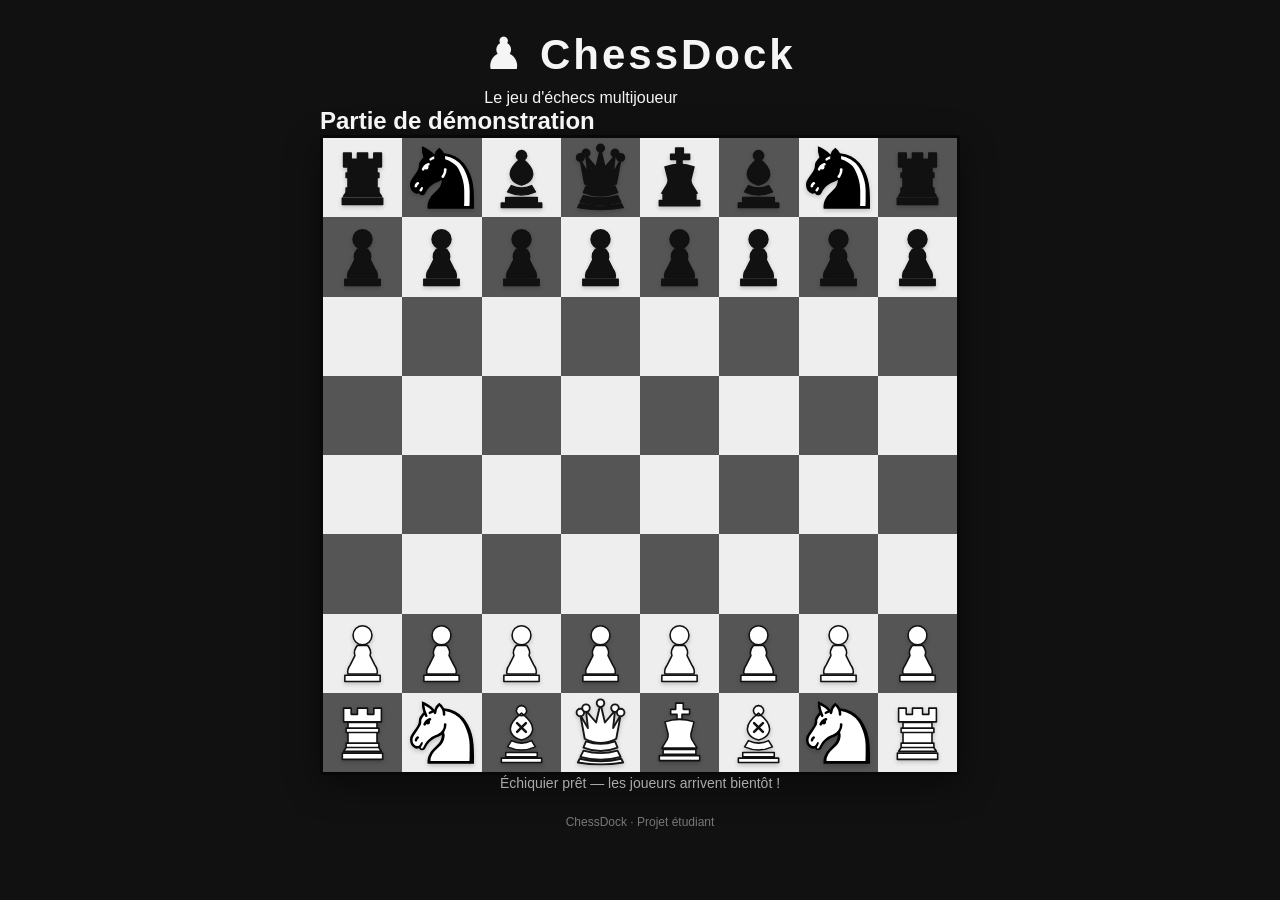
==== frontend/index.html @ 65a2144c "Ajout du FrontEnd sans webSocket" ====
<!DOCTYPE html>
<html lang="fr">
<head>
  <meta charset="UTF-8">
  <meta name="viewport" content="width=device-width, initial-scale=1.0">
  <title>ChessDock</title>
  <link rel="stylesheet" href="style.css">
  <script src="script.js" defer></script>
</head>
<body>
  <header>
    <h1>♟ ChessDock</h1>
    <p>Le jeu d'échecs multijoueur</p>
  </header>

  <main>
    <h2>Partie de démonstration</h2>
    <div id="board" aria-label="Échiquier"></div>
    <p id="status">Échiquier prêt — les joueurs arrivent bientôt !</p>
  </main>

  <footer>ChessDock · Projet étudiant</footer>
</body>
</html>
---- frontend/style.css ----
/* ==============================
   CHESSDOCK — STYLE PRINCIPAL
   ============================== */

* {
  margin: 0;
  padding: 0;
  box-sizing: border-box;
}

:root {
  --background: #111111;
  --panel: #1b1b1b;
  --text: #f5f5f5;
  --text-muted: #aaaaaa;
  --light-square: #eeeeee;
  --dark-square: #555555;
  --accent: #c9a96e;
  --border: #303030;
}

/* ==============================
   PAGE
   ============================== */

body {
  min-height: 100vh;
  background: var(--background);
  color: var(--text);
  font-family: Arial, Helvetica, sans-serif;

  display: flex;
  flex-direction: column;
  align-items: center;

  padding: 30px 16px;
}

/* ==============================
   TITRE
   ============================== */

h1 {
  margin-bottom: 10px;
  font-size: clamp(28px, 5vw, 42px);
  font-weight: 700;
  letter-spacing: 3px;
  text-align: center;
}

.subtitle {
  margin-bottom: 28px;
  color: var(--text-muted);
  font-size: 14px;
  text-align: center;
}

/* ==============================
   CONTENEUR DU JEU
   ============================== */

.game-container {
  width: 100%;
  max-width: 720px;

  display: flex;
  flex-direction: column;
  align-items: center;
  gap: 18px;

  padding: 20px;
  background: var(--panel);
  border: 1px solid var(--border);
  border-radius: 14px;
}

/* ==============================
   PLATEAU D'ÉCHECS
   ============================== */

#board {
  display: grid;
  grid-template-columns: repeat(8, minmax(0, 1fr));
  grid-template-rows: repeat(8, minmax(0, 1fr));

  width: 100%;
  max-width: 640px;
  aspect-ratio: 1 / 1;

  overflow: hidden;
  border: 3px solid #080808;
  border-radius: 3px;
  box-shadow: 0 10px 35px rgba(0, 0, 0, 0.45);
}

/* ==============================
   CASES
   ============================== */

.square {
  position: relative;

  display: flex;
  align-items: center;
  justify-content: center;

  min-width: 0;
  min-height: 0;
  aspect-ratio: 1 / 1;

  cursor: pointer;
  position: relative;
  user-select: none;
  -webkit-user-select: none;

  transition: filter 0.15s ease;
}

.square.light {
  background-color: var(--light-square);
}

.square.dark {
  background-color: var(--dark-square);
}

.square:hover {
  filter: brightness(1.12);
}

/* ==============================
   PIÈCES D'ÉCHECS SVG
   ============================== */

.piece {
  display: block;

  width: 88%;
  height: 88%;

  object-fit: contain;
  object-position: center;

  user-select: none;
  -webkit-user-drag: none;
  -webkit-user-select: none;

  pointer-events: none;

  filter: drop-shadow(0 2px 2px rgba(0, 0, 0, 0.2));
}

/* ==============================
   INFORMATIONS DE PARTIE
   ============================== */

.status,
#status {
  width: 100%;
  color: var(--text-muted);
  font-size: 14px;
  text-align: center;
}

/* ==============================
   BOUTONS
   ============================== */

button {
  padding: 11px 20px;

  color: var(--text);
  background: #292929;

  border: 1px solid #444444;
  border-radius: 7px;

  font-size: 14px;
  font-weight: 600;

  cursor: pointer;
  transition:
    background 0.2s ease,
    border-color 0.2s ease,
    transform 0.2s ease;
}

button:hover {
  background: #383838;
  border-color: var(--accent);
}

button:active {
  transform: scale(0.97);
}

/* ==============================
   CASE SÉLECTIONNÉE
   À activer avec JavaScript
   ============================== */

.square.selected {
  outline: 4px solid #f1c40f;
  outline-offset: -4px;
}

/* ==============================
   COUPS POSSIBLES
   À activer avec JavaScript
   ============================== */

.square.possible-move::after {
  content: "";

  position: absolute;
  width: 25%;
  height: 25%;

  background: rgba(30, 30, 30, 0.35);
  border-radius: 50%;

  pointer-events: none;
}

.square.possible-capture {
  box-shadow: inset 0 0 0 4px rgba(190, 65, 65, 0.8);
}

/* ==============================
   PIED DE PAGE
   ============================== */

footer {
  margin-top: 24px;
  color: #777777;
  font-size: 12px;
  text-align: center;
}

/* ==============================
   RESPONSIVE — TÉLÉPHONE
   ============================== */

@media (max-width: 600px) {
  body {
    padding: 18px 8px;
  }

  h1 {
    letter-spacing: 2px;
  }

  .subtitle {
    margin-bottom: 18px;
  }

  .game-container {
    padding: 8px;
    gap: 12px;
    border-radius: 9px;
  }

  #board {
    width: 100%;
    border-width: 2px;
  }

  .piece {
  width: 100%;
  height: 100%;
  object-fit: contain;
  pointer-events: none;
  user-select: none;
}

  button {
    padding: 10px 14px;
  }
}

/* ==============================
   ACCESSIBILITÉ
   ============================== */

@media (prefers-reduced-motion: reduce) {
  *,
  *::before,
  *::after {
    transition: none !important;
    animation: none !important;
  }
}
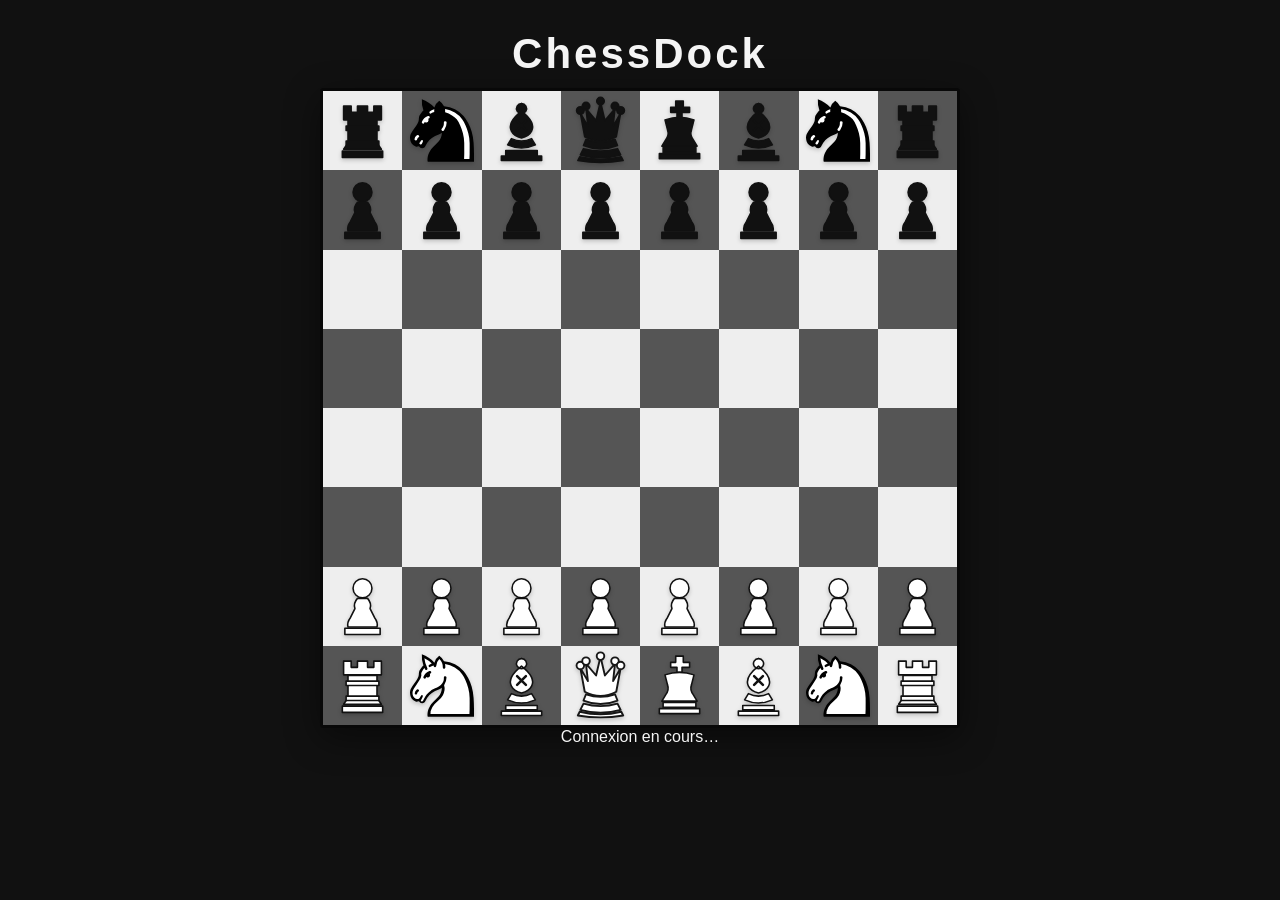
==== commit cc88e768: "New version Web Socket" ====
--- a/frontend/index.html
+++ b/frontend/index.html
@@ -5,20 +5,23 @@
   <meta name="viewport" content="width=device-width, initial-scale=1.0">
   <title>ChessDock</title>
   <link rel="stylesheet" href="style.css">
-  <script src="script.js" defer></script>
 </head>
 <body>
-  <header>
-    <h1>♟ ChessDock</h1>
-    <p>Le jeu d'échecs multijoueur</p>
-  </header>
 
-  <main>
-    <h2>Partie de démonstration</h2>
-    <div id="board" aria-label="Échiquier"></div>
-    <p id="status">Échiquier prêt — les joueurs arrivent bientôt !</p>
-  </main>
+  <h1>ChessDock</h1>
 
-  <footer>ChessDock · Projet étudiant</footer>
+  <div id="board"></div>
+
+  <p id="connection-status">Connexion en cours…</p>
+
+  <!-- 1. Dessiner l'échiquier -->
+  <script src="script.js"></script>
+
+  <!-- 2. Gérer la connexion WebSocket -->
+  <script src="websocket.js"></script>
+
+  <!-- 3. Gérer les messages du serveur -->
+  <script src="client.js"></script>
+
 </body>
-</html>+</html>
--- a/frontend/style.css
+++ b/frontend/style.css
@@ -290,4 +290,4 @@
     transition: none !important;
     animation: none !important;
   }
-}+}
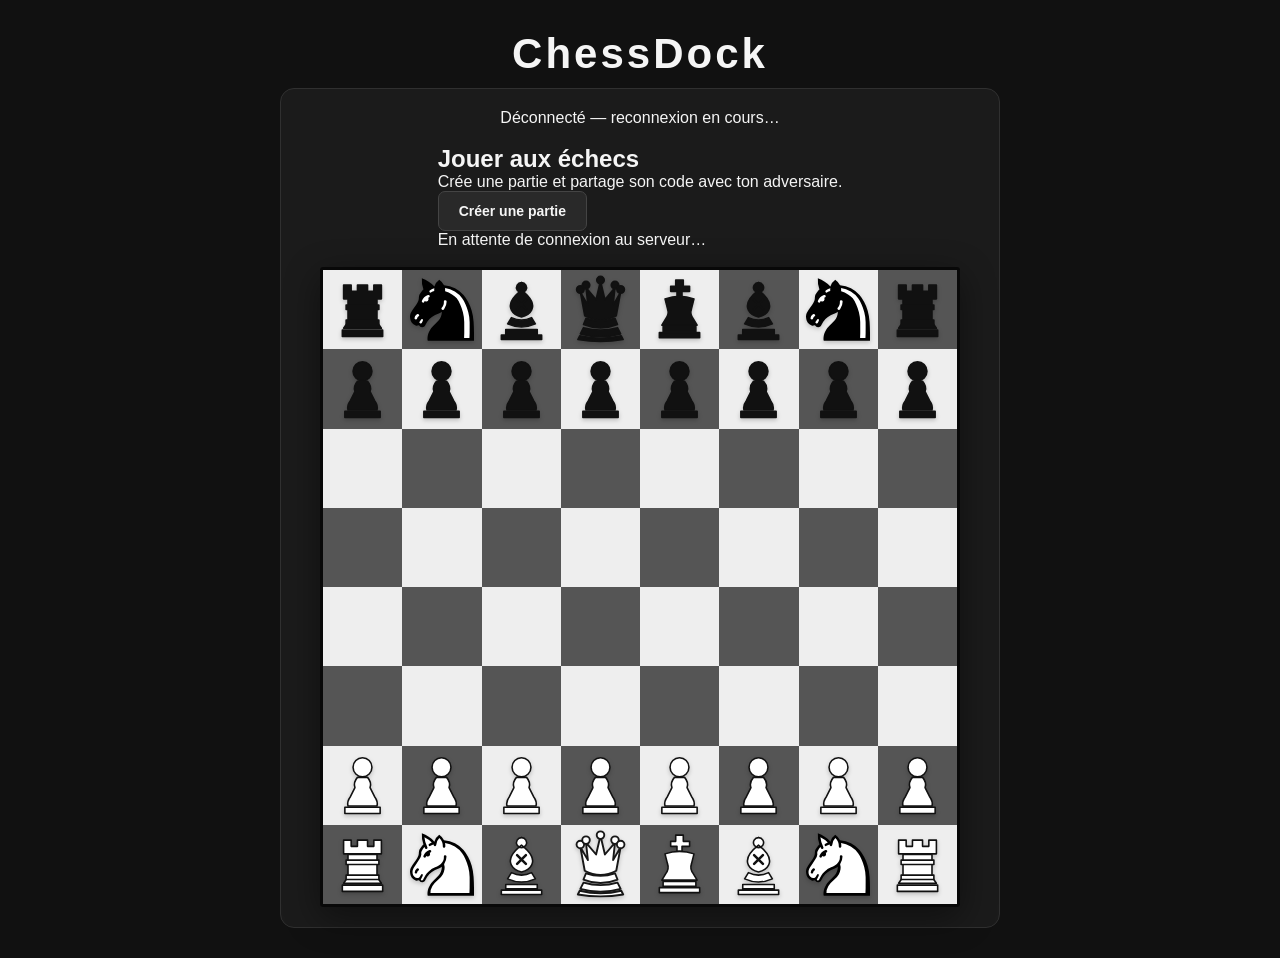
==== commit 4e6586b8: "interface créer partie et rejoindre partie" ====
--- a/frontend/index.html
+++ b/frontend/index.html
@@ -1,3 +1,4 @@
+
 <!DOCTYPE html>
 <html lang="fr">
 <head>
@@ -10,17 +11,37 @@
 
   <h1>ChessDock</h1>
 
-  <div id="board"></div>
+  <div class="game-container">
 
-  <p id="connection-status">Connexion en cours…</p>
+    <p id="connection-status">Connexion au serveur en cours…</p>
 
-  <!-- 1. Dessiner l'échiquier -->
+    <section id="lobby">
+      <h2>Jouer aux échecs</h2>
+      <p>Crée une partie et partage son code avec ton adversaire.</p>
+
+      <button id="create-game-btn" type="button" disabled>
+        Créer une partie
+      </button>
+
+      <p id="game-message" role="status" aria-live="polite">
+        En attente de connexion au serveur…
+      </p>
+
+      <div id="game-code-container" hidden>
+        <p>Code de ta partie :</p>
+        <strong id="game-code"></strong>
+        <button id="copy-code-btn" type="button">
+          Copier le code
+        </button>
+      </div>
+    </section>
+
+    <div id="board"></div>
+
+  </div>
+
   <script src="script.js"></script>
-
-  <!-- 2. Gérer la connexion WebSocket -->
   <script src="websocket.js"></script>
-
-  <!-- 3. Gérer les messages du serveur -->
   <script src="client.js"></script>
 
 </body>
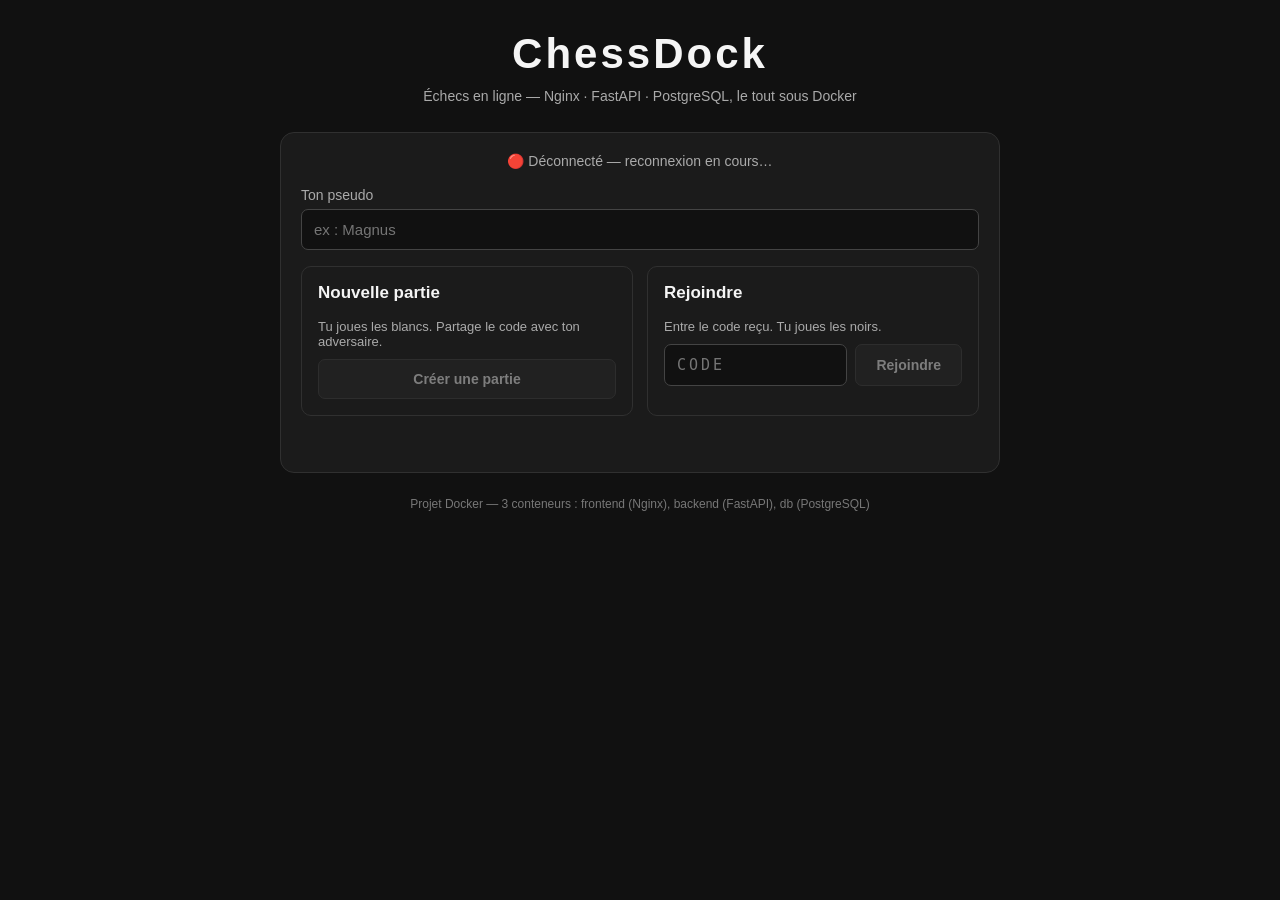
==== commit 60d99adc: "Frontend : lobby créer/rejoindre, échiquier branché sur le serveur, fix build Nginx" ====
--- a/frontend/index.html
+++ b/frontend/index.html
@@ -1,4 +1,3 @@
-
 <!DOCTYPE html>
 <html lang="fr">
 <head>
@@ -10,35 +9,76 @@
 <body>
 
   <h1>ChessDock</h1>
+  <p class="subtitle">Échecs en ligne — Nginx · FastAPI · PostgreSQL, le tout sous Docker</p>
 
   <div class="game-container">
 
-    <p id="connection-status">Connexion au serveur en cours…</p>
+    <p id="connection-status" class="status">Connexion au serveur en cours…</p>
 
-    <section id="lobby">
-      <h2>Jouer aux échecs</h2>
-      <p>Crée une partie et partage son code avec ton adversaire.</p>
+    <!-- ===== Lobby : créer ou rejoindre une partie ===== -->
+    <section id="lobby" class="lobby">
+      <label class="field">
+        <span>Ton pseudo</span>
+        <input id="name-input" type="text" maxlength="20" autocomplete="nickname" placeholder="ex : Magnus">
+      </label>
 
-      <button id="create-game-btn" type="button" disabled>
-        Créer une partie
-      </button>
+      <div class="lobby-actions">
+        <div class="lobby-card">
+          <h2>Nouvelle partie</h2>
+          <p>Tu joues les blancs. Partage le code avec ton adversaire.</p>
+          <button id="create-game-btn" type="button" disabled>Créer une partie</button>
+        </div>
 
-      <p id="game-message" role="status" aria-live="polite">
-        En attente de connexion au serveur…
-      </p>
-
-      <div id="game-code-container" hidden>
-        <p>Code de ta partie :</p>
-        <strong id="game-code"></strong>
-        <button id="copy-code-btn" type="button">
-          Copier le code
-        </button>
+        <div class="lobby-card">
+          <h2>Rejoindre</h2>
+          <p>Entre le code reçu. Tu joues les noirs.</p>
+          <div class="join-row">
+            <input id="code-input" type="text" maxlength="6" placeholder="CODE" autocomplete="off" spellcheck="false">
+            <button id="join-game-btn" type="button" disabled>Rejoindre</button>
+          </div>
+        </div>
       </div>
     </section>
 
-    <div id="board"></div>
+    <p id="game-message" class="message" role="status" aria-live="polite"></p>
+
+    <!-- ===== Partie en cours ===== -->
+    <section id="game" class="game" hidden>
+      <div class="game-header">
+        <div>
+          Code : <strong id="game-code" class="game-code"></strong>
+          <button id="copy-code-btn" type="button" class="small">Copier</button>
+        </div>
+        <div class="game-buttons">
+          <button id="resign-btn" type="button" class="small">Abandonner</button>
+          <button id="leave-btn" type="button" class="small">Quitter</button>
+        </div>
+      </div>
+
+      <div class="player-bar" id="opponent-bar"></div>
+      <div id="board"></div>
+      <div class="player-bar" id="me-bar"></div>
+
+      <details class="moves">
+        <summary>Historique des coups</summary>
+        <ol id="moves-list"></ol>
+      </details>
+    </section>
 
   </div>
+
+  <!-- Choix de la pièce lors d'une promotion de pion -->
+  <dialog id="promotion-dialog">
+    <p>Promouvoir le pion en :</p>
+    <form method="dialog" class="promotion-choices">
+      <button value="q">Dame</button>
+      <button value="r">Tour</button>
+      <button value="b">Fou</button>
+      <button value="n">Cavalier</button>
+    </form>
+  </dialog>
+
+  <footer>Projet Docker — 3 conteneurs : frontend (Nginx), backend (FastAPI), db (PostgreSQL)</footer>
 
   <script src="script.js"></script>
   <script src="websocket.js"></script>
--- a/frontend/style.css
+++ b/frontend/style.css
@@ -291,3 +291,187 @@
     animation: none !important;
   }
 }
+
+/* ==============================
+   LOBBY (pseudo, créer / rejoindre)
+   ============================== */
+
+[hidden] {
+  display: none !important;
+}
+
+h2 {
+  font-size: 17px;
+  margin-bottom: 6px;
+}
+
+.lobby {
+  width: 100%;
+  display: flex;
+  flex-direction: column;
+  gap: 16px;
+}
+
+.field {
+  display: flex;
+  flex-direction: column;
+  gap: 6px;
+  color: var(--text-muted);
+  font-size: 14px;
+}
+
+input {
+  padding: 11px 12px;
+  color: var(--text);
+  background: #111111;
+  border: 1px solid #444444;
+  border-radius: 7px;
+  font-size: 15px;
+}
+
+input:focus {
+  outline: 2px solid var(--accent);
+  outline-offset: 1px;
+}
+
+.lobby-actions {
+  display: grid;
+  grid-template-columns: repeat(auto-fit, minmax(240px, 1fr));
+  gap: 14px;
+}
+
+.lobby-card {
+  display: flex;
+  flex-direction: column;
+  gap: 10px;
+  padding: 16px;
+  border: 1px solid var(--border);
+  border-radius: 10px;
+}
+
+.lobby-card p {
+  color: var(--text-muted);
+  font-size: 13px;
+}
+
+.join-row {
+  display: flex;
+  gap: 8px;
+}
+
+#code-input {
+  flex: 1;
+  min-width: 0;
+  text-transform: uppercase;
+  letter-spacing: 3px;
+  font-family: monospace;
+}
+
+button:disabled {
+  opacity: 0.45;
+  cursor: not-allowed;
+}
+
+button.small {
+  padding: 6px 12px;
+  font-size: 13px;
+}
+
+.message {
+  min-height: 1.2em;
+  text-align: center;
+  font-size: 15px;
+}
+
+/* ==============================
+   PARTIE EN COURS
+   ============================== */
+
+.game {
+  width: 100%;
+  display: flex;
+  flex-direction: column;
+  align-items: center;
+  gap: 10px;
+}
+
+.game-header {
+  width: 100%;
+  max-width: 640px;
+  display: flex;
+  flex-wrap: wrap;
+  justify-content: space-between;
+  align-items: center;
+  gap: 8px;
+}
+
+.game-buttons {
+  display: flex;
+  gap: 8px;
+}
+
+.game-code {
+  font-family: monospace;
+  font-size: 18px;
+  letter-spacing: 3px;
+  color: var(--accent);
+}
+
+.player-bar {
+  width: 100%;
+  max-width: 640px;
+  padding: 8px 12px;
+  background: #141414;
+  border: 1px solid var(--border);
+  border-radius: 7px;
+  font-weight: 600;
+}
+
+.square.last-move {
+  box-shadow: inset 0 0 0 100vmax rgba(201, 169, 110, 0.35);
+}
+
+.square.in-check {
+  box-shadow: inset 0 0 18px 6px rgba(220, 40, 40, 0.85);
+}
+
+.moves {
+  width: 100%;
+  max-width: 640px;
+  color: var(--text-muted);
+  font-size: 14px;
+}
+
+.moves summary {
+  cursor: pointer;
+  margin-bottom: 6px;
+}
+
+.moves ol {
+  padding-left: 28px;
+  columns: 3 120px;
+  font-family: monospace;
+}
+
+/* ==============================
+   PROMOTION
+   ============================== */
+
+dialog {
+  margin: auto;
+  padding: 18px;
+  color: var(--text);
+  background: var(--panel);
+  border: 1px solid var(--accent);
+  border-radius: 10px;
+}
+
+dialog::backdrop {
+  background: rgba(0, 0, 0, 0.6);
+}
+
+.promotion-choices {
+  display: flex;
+  gap: 8px;
+  margin-top: 12px;
+}
